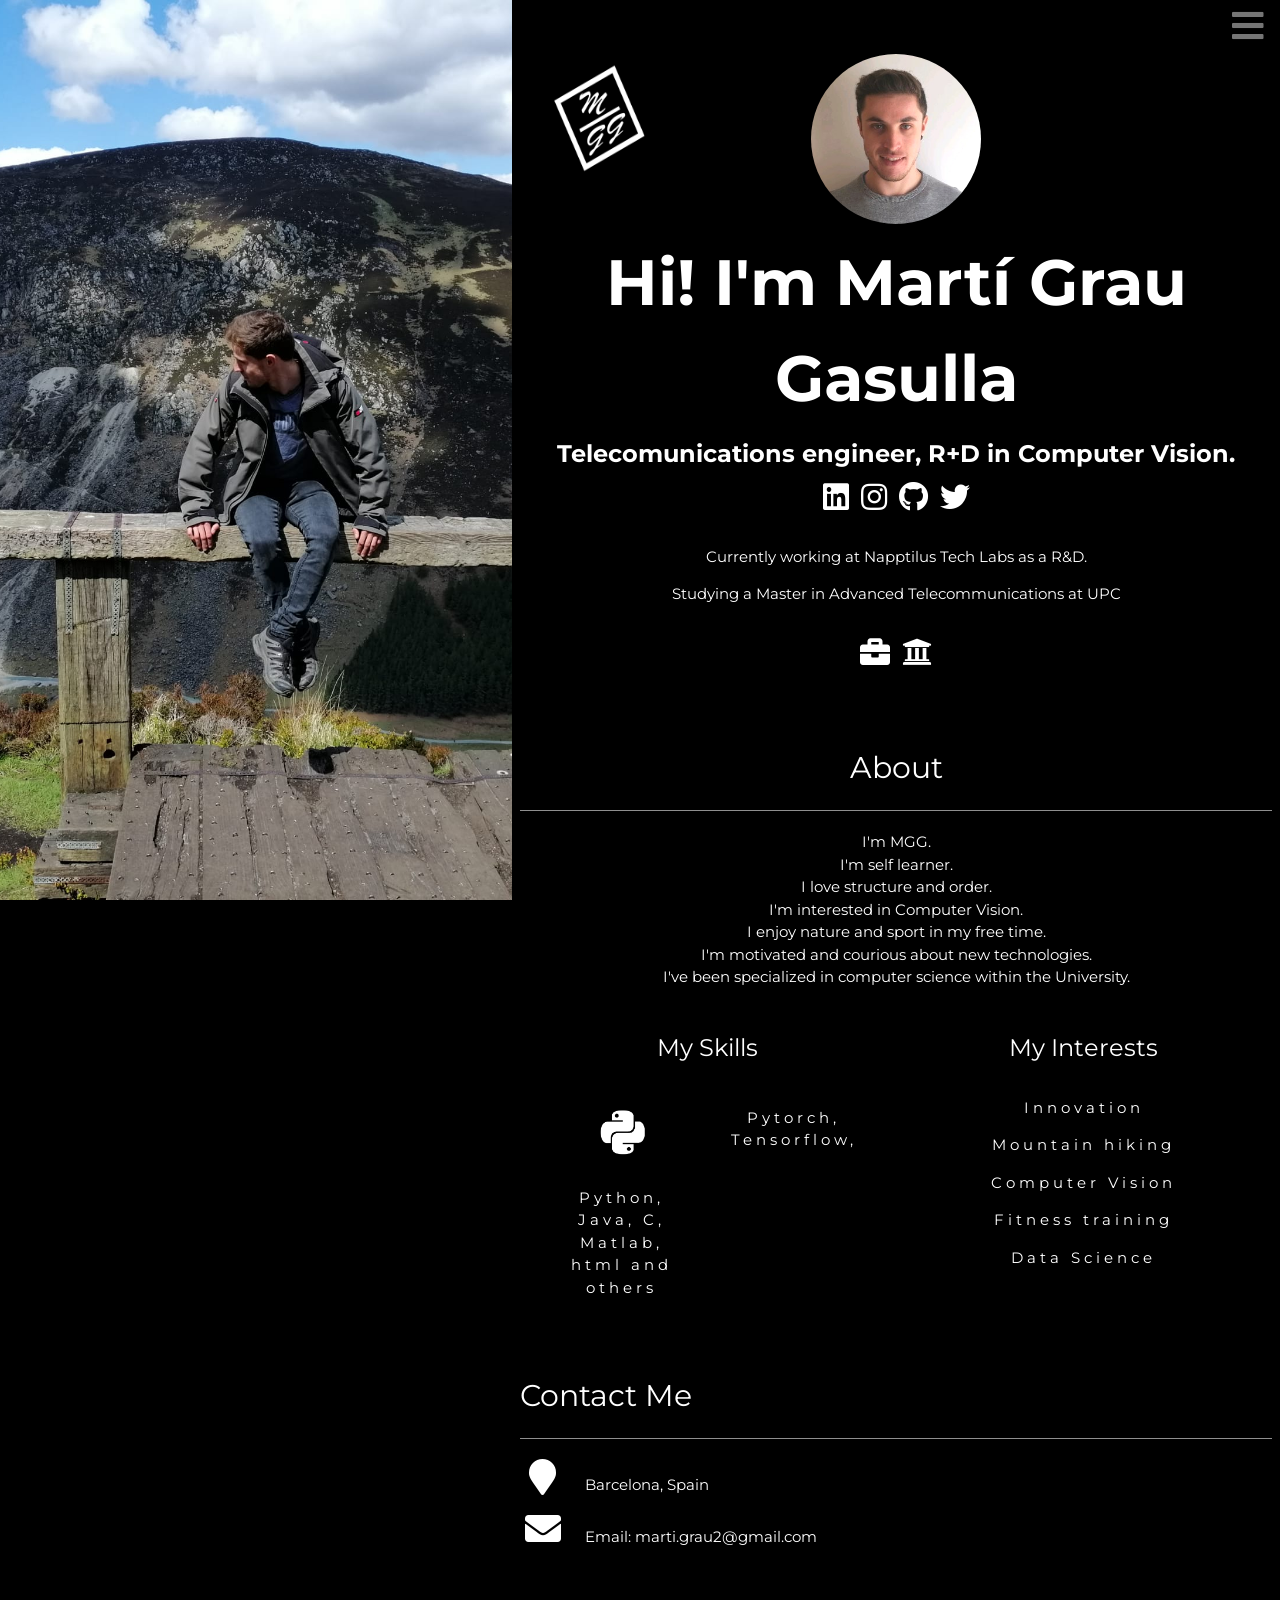
==== index.html @ d11dfd71 "last" ====
<!--Example from: https://www.w3schools.com/w3css/tryit.asp?filename=tryw3css_templates_bw_portfolio&stacked=h-->
<!-- If you want to add particles: https://github.com/itsron717/ParticleGround-Portfolio -->

<html>
<title>Martí Grau</title>
<meta charset="UTF-8" />
<meta name="viewport" content="width=device-width, initial-scale=1">
<link rel="shortcut icon" type="image/png" href="images/mgg_logo_black.png">
<link rel="stylesheet" href="https://www.w3schools.com/w3css/4/w3.css">
<link rel="stylesheet" href="https://fonts.googleapis.com/css?family=Montserrat">
<link rel="stylesheet" href="https://cdnjs.cloudflare.com/ajax/libs/font-awesome/4.7.0/css/font-awesome.min.css">
<link rel="stylesheet" href="https://use.fontawesome.com/releases/v5.2.0/css/all.css" integrity="sha384-hWVjflwFxL6sNzntih27bfxkr27PmbbK/iSvJ+a4+0owXq79v+lsFkW54bOGbiDQ" crossorigin="anonymous" type="text/css">


<style>
  body, h1,h2,h3,h4,h5,h6 {
    font-family: "Montserrat", sans-serif
  }
  body {
    background-color: rgb(0, 0, 0);
    background: rgb(0, 0, 0);
  }
  .w3-row-padding img {margin-bottom: 12px}
  .bgimg {
    background-position: center;
    background-repeat: no-repeat;
    background-size: cover;
    background-image: url('/images/mountain_img.jpeg');
    min-height: 100%;
  }
  </style>


<body>

  <!-- Sidebar with image -->
  <nav class="w3-sidebar w3-hide-medium w3-hide-small" style="width:40%">
    <div class="bgimg"></div>
  </nav>

  <!-- Hidden Sidebar (reveals when clicked on menu icon)-->
  <nav class="w3-sidebar w3-white w3-animate-right w3-xxlarge" style="display:none;padding-top:150px;right:0;z-index:2" id="mySidebar">
    <a href="javascript:void(0)" onclick="closeNav()" class="w3-button w3-white w3-xxxlarge w3-display-topright" style="padding:0 12px;">
      <i class="fa fa-remove"></i>
    </a>
    <div class="w3-bar-block w3-center">
      <a href="#" class="w3-bar-item w3-button w3-text-black w3-hover-grey" onclick="closeNav()">Home</a>
      <a href="#about" class="w3-bar-item w3-button w3-text-black w3-hover-grey" onclick="closeNav()">About</a>
      <a href="#contact" class="w3-bar-item w3-button w3-text-black w3-hover-grey" onclick="closeNav()">Contact</a>
    </div>
  </nav>

  <!-- Page Content -->
  <div class="w3-main w3-padding-small" style="margin-left:40%">

    <!-- Menu icon to open sidebar and MGG icon-->
    <span class="w3-button w3-top w3-black w3-xxlarge w3-text-grey w3-hover-text-black" style="width:auto;right:0;" onclick="openNav()"><i class="fa fa-bars"></i></span>

    <!-- Header -->
    <header class="w3-container w3-center w3-text-white" style="padding:50px 16px" id="home">
      <!--<img src="/images/mgg_logo_white.png" class="w3-padding w3-display-topleft" alt="HTML5 Icon" style="margin-left:40%" width="128" height="128">-->
      <div class="w3-display-container">
        <img src="/images/mgg_logo_white.png" class="w3-padding w3-display-topleft" alt="HTML5 Icon" width="128" height="128">
      </div>
      <img src="/images/img_perfil.png" class= "w3-circle" alt="profile image" width="170" height="170">
      <h1 class="w3-jumbo"><b>Hi! I'm Martí Grau Gasulla</b></h1>
      <h3 class=""><b>Telecomunications engineer, R+D in Computer Vision.</b></h3>
      <img src="/images/mountain_img.jpeg" class="w3-image w3-hide-large w3-hide-small w3-round" style="display:block;width:60%;margin:auto;">
      <img src="/images/mountain_img.jpeg" class="w3-image w3-hide-large w3-hide-medium w3-round" width="1000" height="1333">
      <a href="https://www.linkedin.com/in/martigrau96/" style="color: white;"><i class="fab fa-linkedin" style="font-size: 2em;"></i></a>
      &nbsp
      <a href="https://www.instagram.com/marti_grau/" style="color: white;"><i class="fab fa-instagram" style="font-size: 2em;"></i></a>
      &nbsp
      <a href="https://github.com/MartiGrau" style="color: white;"><i class="fab fa-github" style="font-size: 2em;"></i></a>
      &nbsp
      <a href="https://twitter.com/martigrau96" style="color: white;"><i class="fab fa-twitter" style="font-size: 2em;"></i></a>
      
      <div class="w3-padding-16" >
        <p> Currently working at Napptilus Tech Labs as a R&D.</p>
        <p>Studying a Master in Advanced Telecommunications at UPC</p>
      </div>
  
      <a href="http://napptilus.com/" style="color: white;"><i class="fa fa-briefcase" style="font-size: 2em;"></i></a>
      &nbsp
      <a href="https://telecos.upc.edu/es" style="color: white;"><i class="fa fa-university" style="font-size: 2em;"></i></a>
    </header>

    <!-- About Section -->
  <div class="w3-content w3-justify w3-text-white w3-padding-16" id="about">
    <h2 align="center">About</h2>
    <hr class="w3-opacity">
    <p align="center">
      I'm MGG.
      <br>I'm self learner.
      <br>I love structure and order.
      <br>I'm interested in Computer Vision.
      <br>I enjoy nature and sport in my free time.
      <br>I'm motivated and courious about new technologies.
      <br>I've been specialized in computer science within the University.
    </p>

    <!--Skills and interests-->
    <div class="w3-row">
      <div class="w3-container w3-half w3-center">
        <h3 class="w3-padding-16" >My Skills</h3> 
        <div class="w3-row">
          <div class="w3-container w3-half w3-center">
            <img src="images/python_icon.png" class="w3-image" style="width:80px;height:80px ;">
            <p class="w3-wide">Python, Java, C, Matlab, html and others</p>
          </div>
          <div class="w3-container w3-half w3-center">
            <p class="w3-wide">Pytorch, Tensorflow, </p>
          </div>
        </div>
      </div>

      <div class="w3-container w3-half w3-center">
        <h3 class="w3-padding-16" >My Interests</h3> 
        <p class="w3-wide">Innovation</p>
        <p class="w3-wide">Mountain hiking</p> 
        <p class="w3-wide">Computer Vision</p> 
        <p class="w3-wide">Fitness training</p> 
        <p class="w3-wide">Data Science</p> 
      </div>
    </div>

  <!-- End About Section -->
    
  </div> 

  <!-- Contact Section -->
  <div class="w3-padding-32 w3-content w3-text-white" id="contact" style="margin-bottom:64px">
    <h2>Contact Me</h2>
    <hr class="w3-opacity">

    <div class="w3-section">
      <p><i class="fa fa-map-marker fa-fw w3-xxlarge w3-margin-right"></i> Barcelona, Spain</p>
      <!-- <p><i class="fa fa-phone fa-fw w3-xxlarge w3-margin-right"></i> Phone: +34 151515</p> -->
      <p><i class="fa fa-envelope fa-fw w3-xxlarge w3-margin-right"> </i> Email: marti.grau2@gmail.com</p>
    </div>
    
    <!-- Image of me-->
    <!--<img src="/images/mountain_img.jpeg" class="w3-image w3-greyscale" style="width:100%;margin:32px 0">
   
  <!-- End Contact Section -->
  </div>  

<!-- END PAGE CONTENT -->
</div>

<script>
  // Open and close sidebar
  function openNav() {
    document.getElementById("mySidebar").style.width = "60%";
    document.getElementById("mySidebar").style.display = "block";
  }
  
  function closeNav() {
    document.getElementById("mySidebar").style.display = "none";
  }
</script>


</body>
</html>
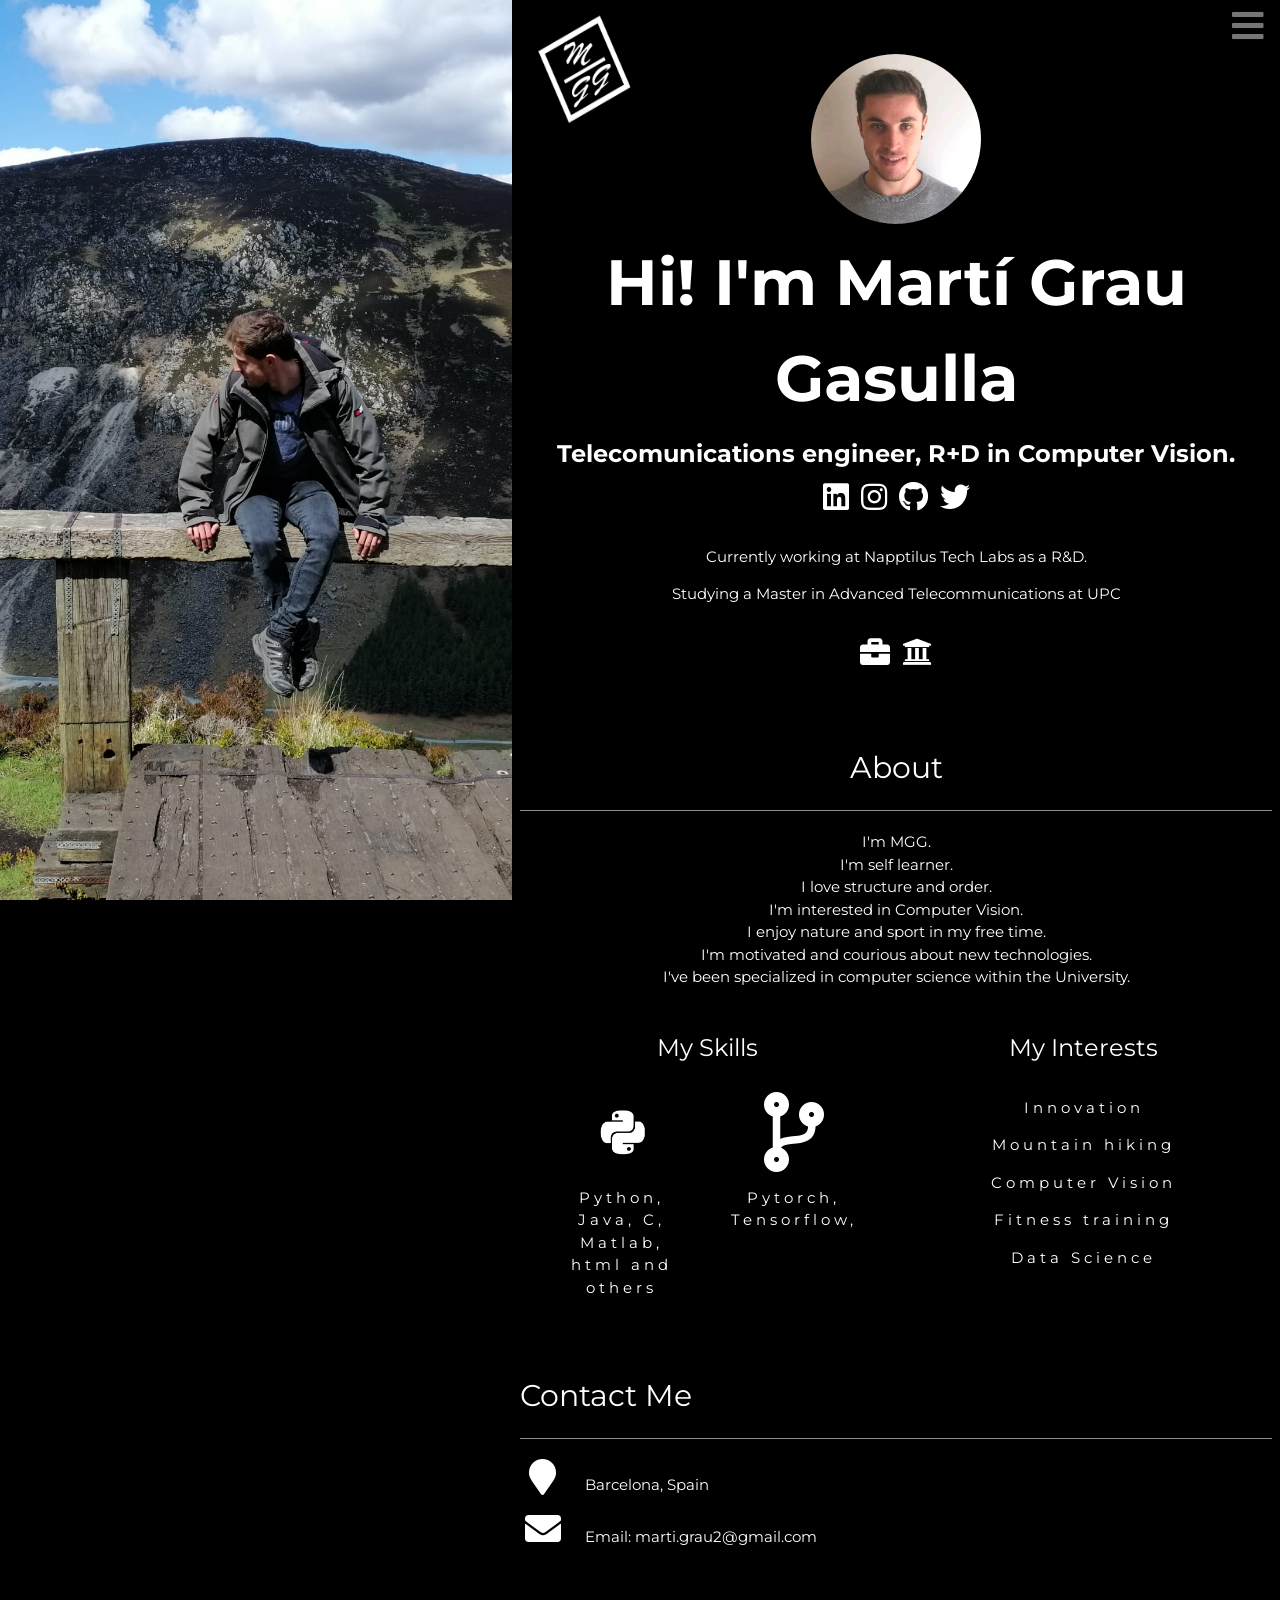
==== commit 940769c9: "more logos" ====
--- a/index.html
+++ b/index.html
@@ -55,13 +55,12 @@
 
     <!-- Menu icon to open sidebar and MGG icon-->
     <span class="w3-button w3-top w3-black w3-xxlarge w3-text-grey w3-hover-text-black" style="width:auto;right:0;" onclick="openNav()"><i class="fa fa-bars"></i></span>
+    <div class="w3-display-container">
+      <img src="/images/mgg_logo_white.png" class="w3-padding w3-display-topleft" alt="HTML5 Icon" width="130" height="130">
+    </div>
 
     <!-- Header -->
     <header class="w3-container w3-center w3-text-white" style="padding:50px 16px" id="home">
-      <!--<img src="/images/mgg_logo_white.png" class="w3-padding w3-display-topleft" alt="HTML5 Icon" style="margin-left:40%" width="128" height="128">-->
-      <div class="w3-display-container">
-        <img src="/images/mgg_logo_white.png" class="w3-padding w3-display-topleft" alt="HTML5 Icon" width="128" height="128">
-      </div>
       <img src="/images/img_perfil.png" class= "w3-circle" alt="profile image" width="170" height="170">
       <h1 class="w3-jumbo"><b>Hi! I'm Martí Grau Gasulla</b></h1>
       <h3 class=""><b>Telecomunications engineer, R+D in Computer Vision.</b></h3>
@@ -109,6 +108,7 @@
             <p class="w3-wide">Python, Java, C, Matlab, html and others</p>
           </div>
           <div class="w3-container w3-half w3-center">
+            <a  style="color: white;"><i class="fas fa-code-branch	" style="font-size: 80px;"></i></a>
             <p class="w3-wide">Pytorch, Tensorflow, </p>
           </div>
         </div>
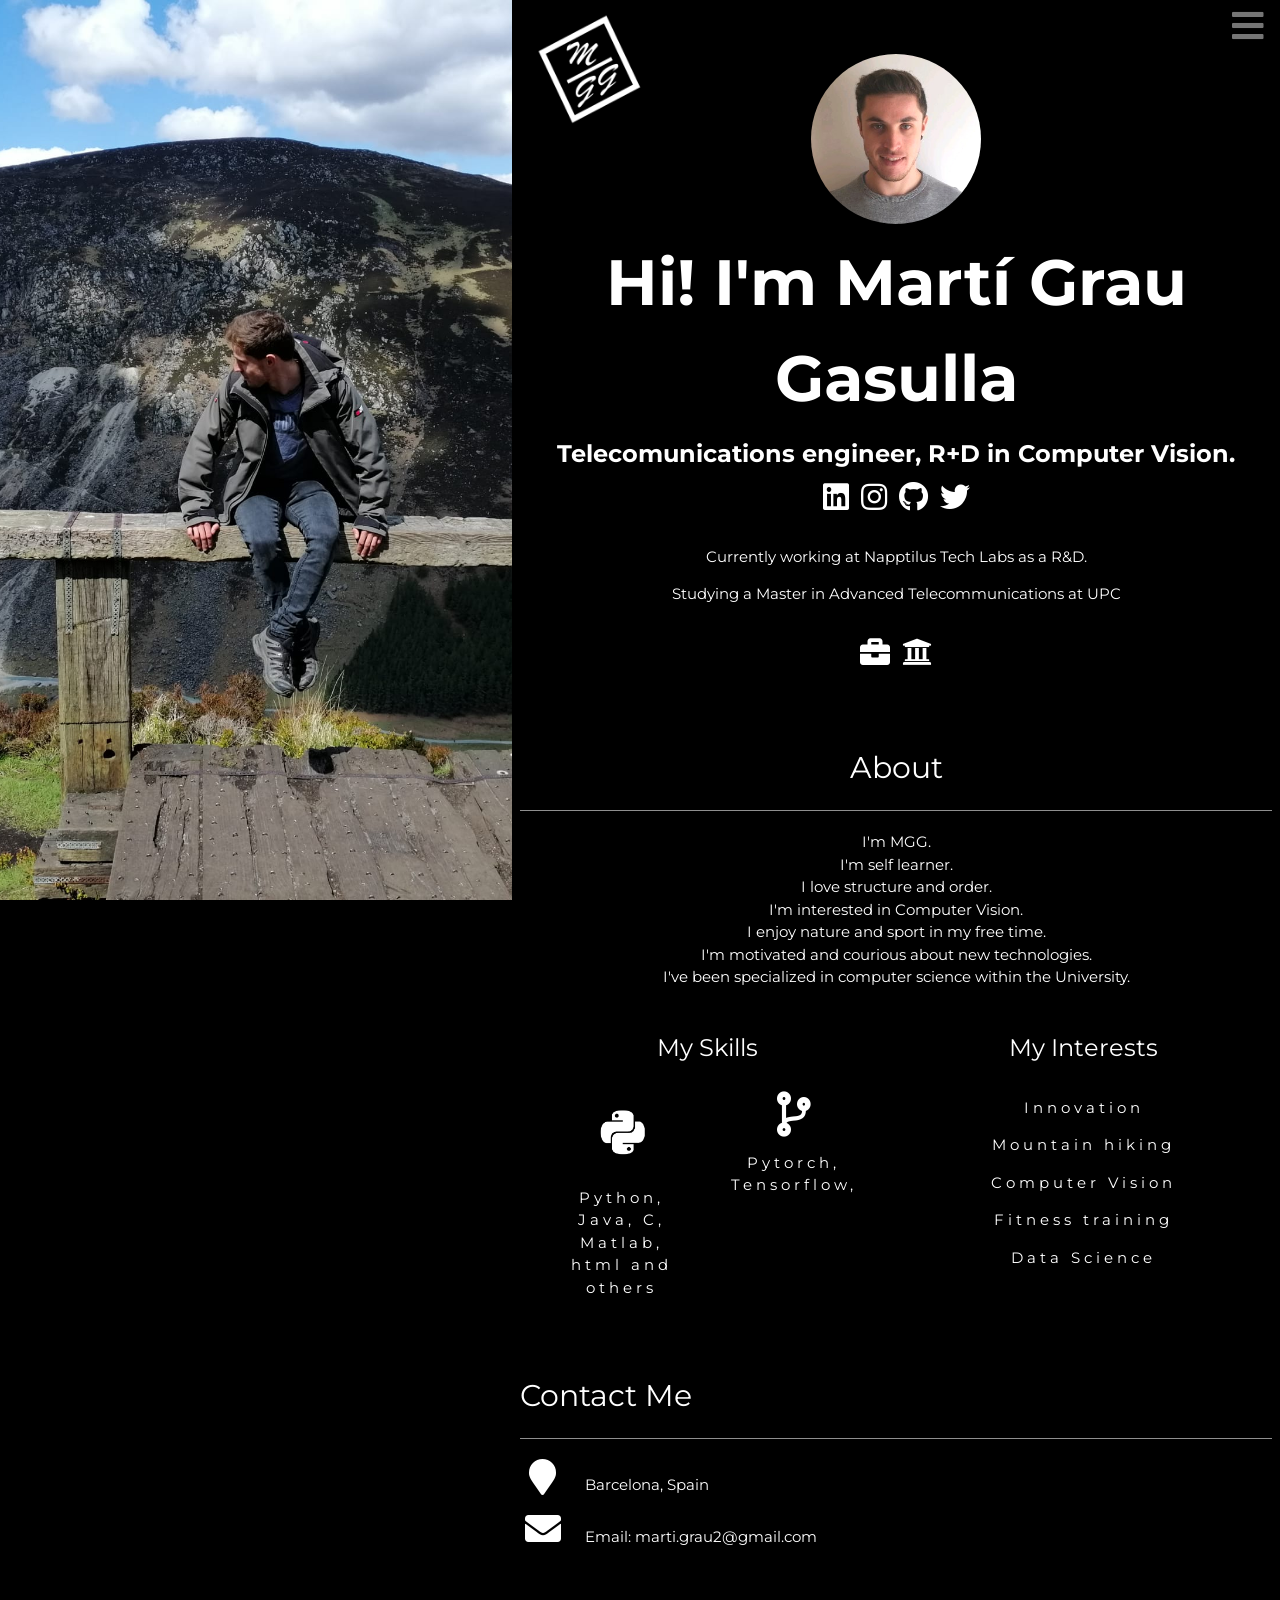
==== commit 99aee259: "logo final" ====
--- a/index.html
+++ b/index.html
@@ -56,7 +56,7 @@
     <!-- Menu icon to open sidebar and MGG icon-->
     <span class="w3-button w3-top w3-black w3-xxlarge w3-text-grey w3-hover-text-black" style="width:auto;right:0;" onclick="openNav()"><i class="fa fa-bars"></i></span>
     <div class="w3-display-container">
-      <img src="/images/mgg_logo_white.png" class="w3-padding w3-display-topleft" alt="HTML5 Icon" width="130" height="130">
+      <img src="/images/mgg_logo_white.png" class="w3-padding w3-display-topleft" alt="HTML5 Icon" width="140" height="130">
     </div>
 
     <!-- Header -->
@@ -108,7 +108,7 @@
             <p class="w3-wide">Python, Java, C, Matlab, html and others</p>
           </div>
           <div class="w3-container w3-half w3-center">
-            <a  style="color: white;"><i class="fas fa-code-branch	" style="font-size: 80px;"></i></a>
+            <a  style="color: white;"><i class="fas fa-code-branch	" style="font-size: 45px;"></i></a>
             <p class="w3-wide">Pytorch, Tensorflow, </p>
           </div>
         </div>
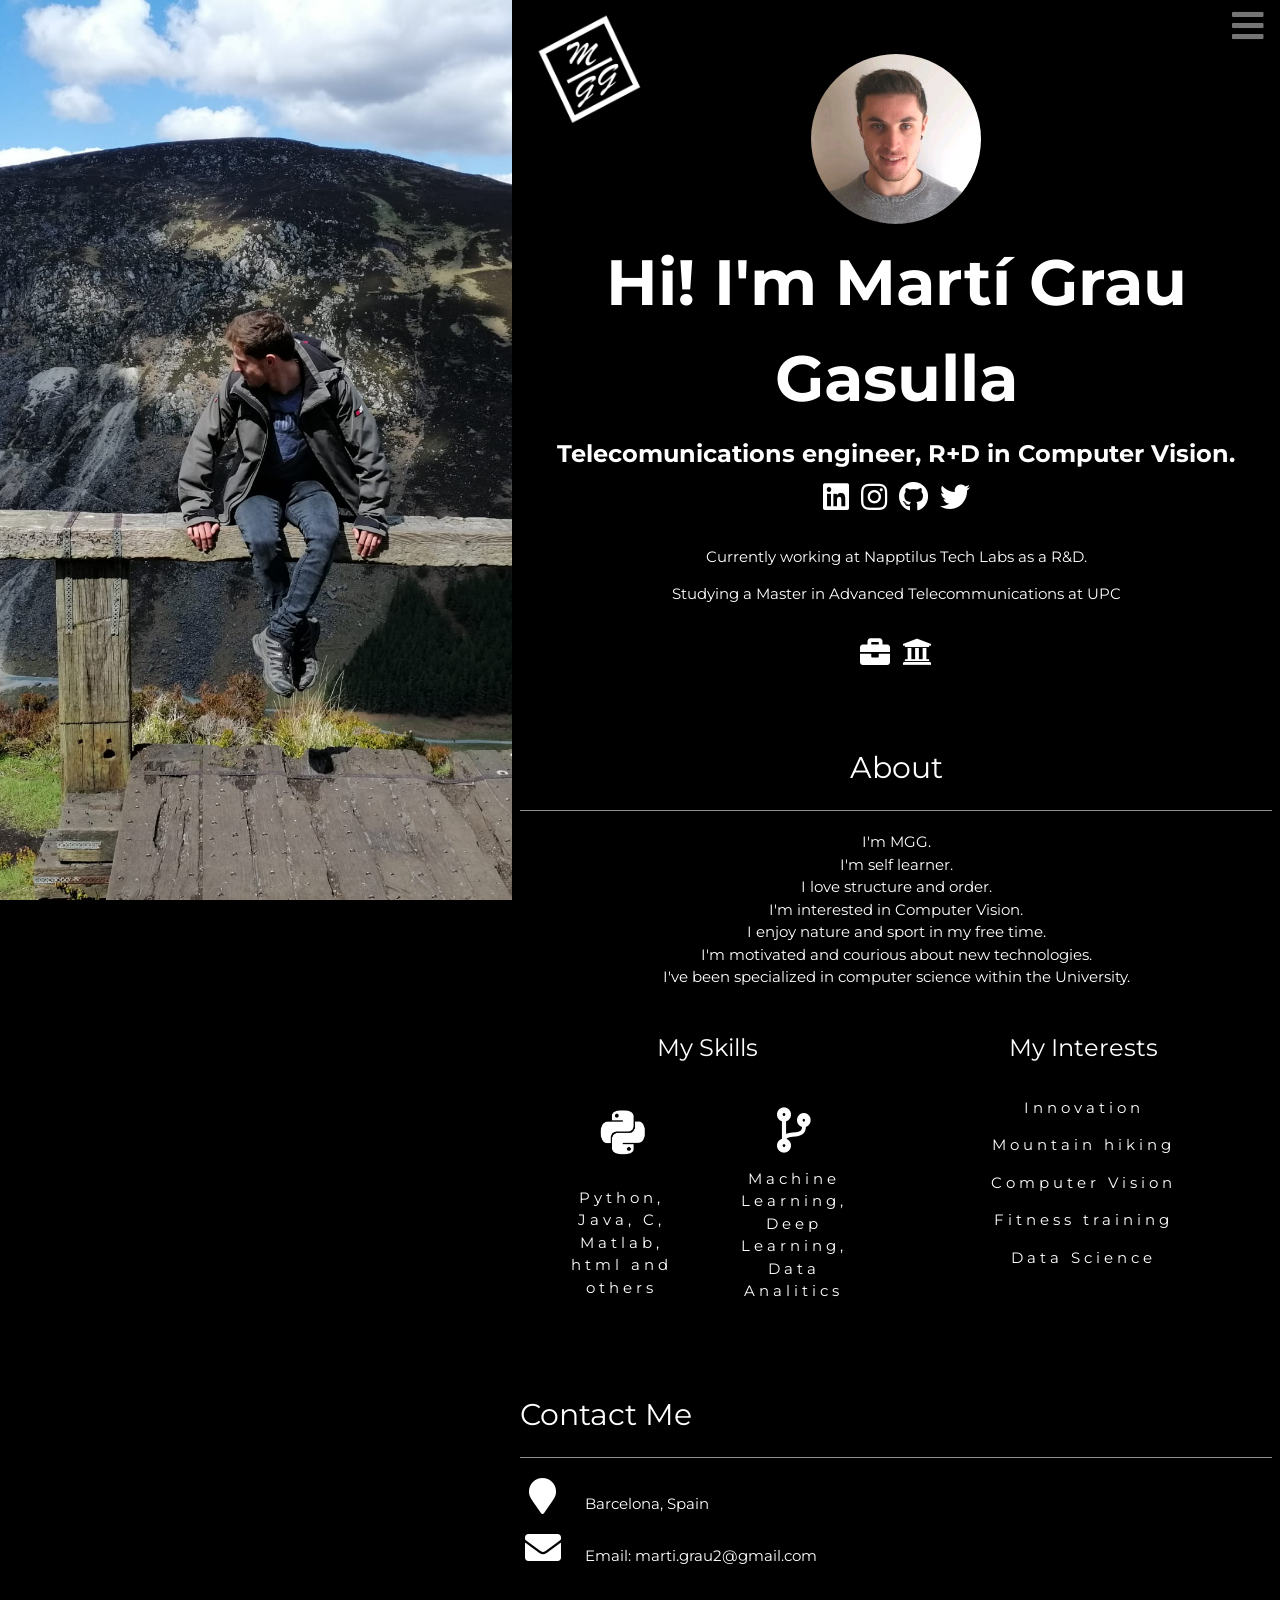
==== commit da220cab: "solve last error" ====
--- a/index.html
+++ b/index.html
@@ -107,9 +107,9 @@
             <img src="images/python_icon.png" class="w3-image" style="width:80px;height:80px ;">
             <p class="w3-wide">Python, Java, C, Matlab, html and others</p>
           </div>
-          <div class="w3-container w3-half w3-center">
+          <div class="w3-container w3-half w3-center w3-padding-16">
             <a  style="color: white;"><i class="fas fa-code-branch	" style="font-size: 45px;"></i></a>
-            <p class="w3-wide">Pytorch, Tensorflow, </p>
+            <p class="w3-wide">Machine Learning, Deep Learning, Data Analitics </p>
           </div>
         </div>
       </div>
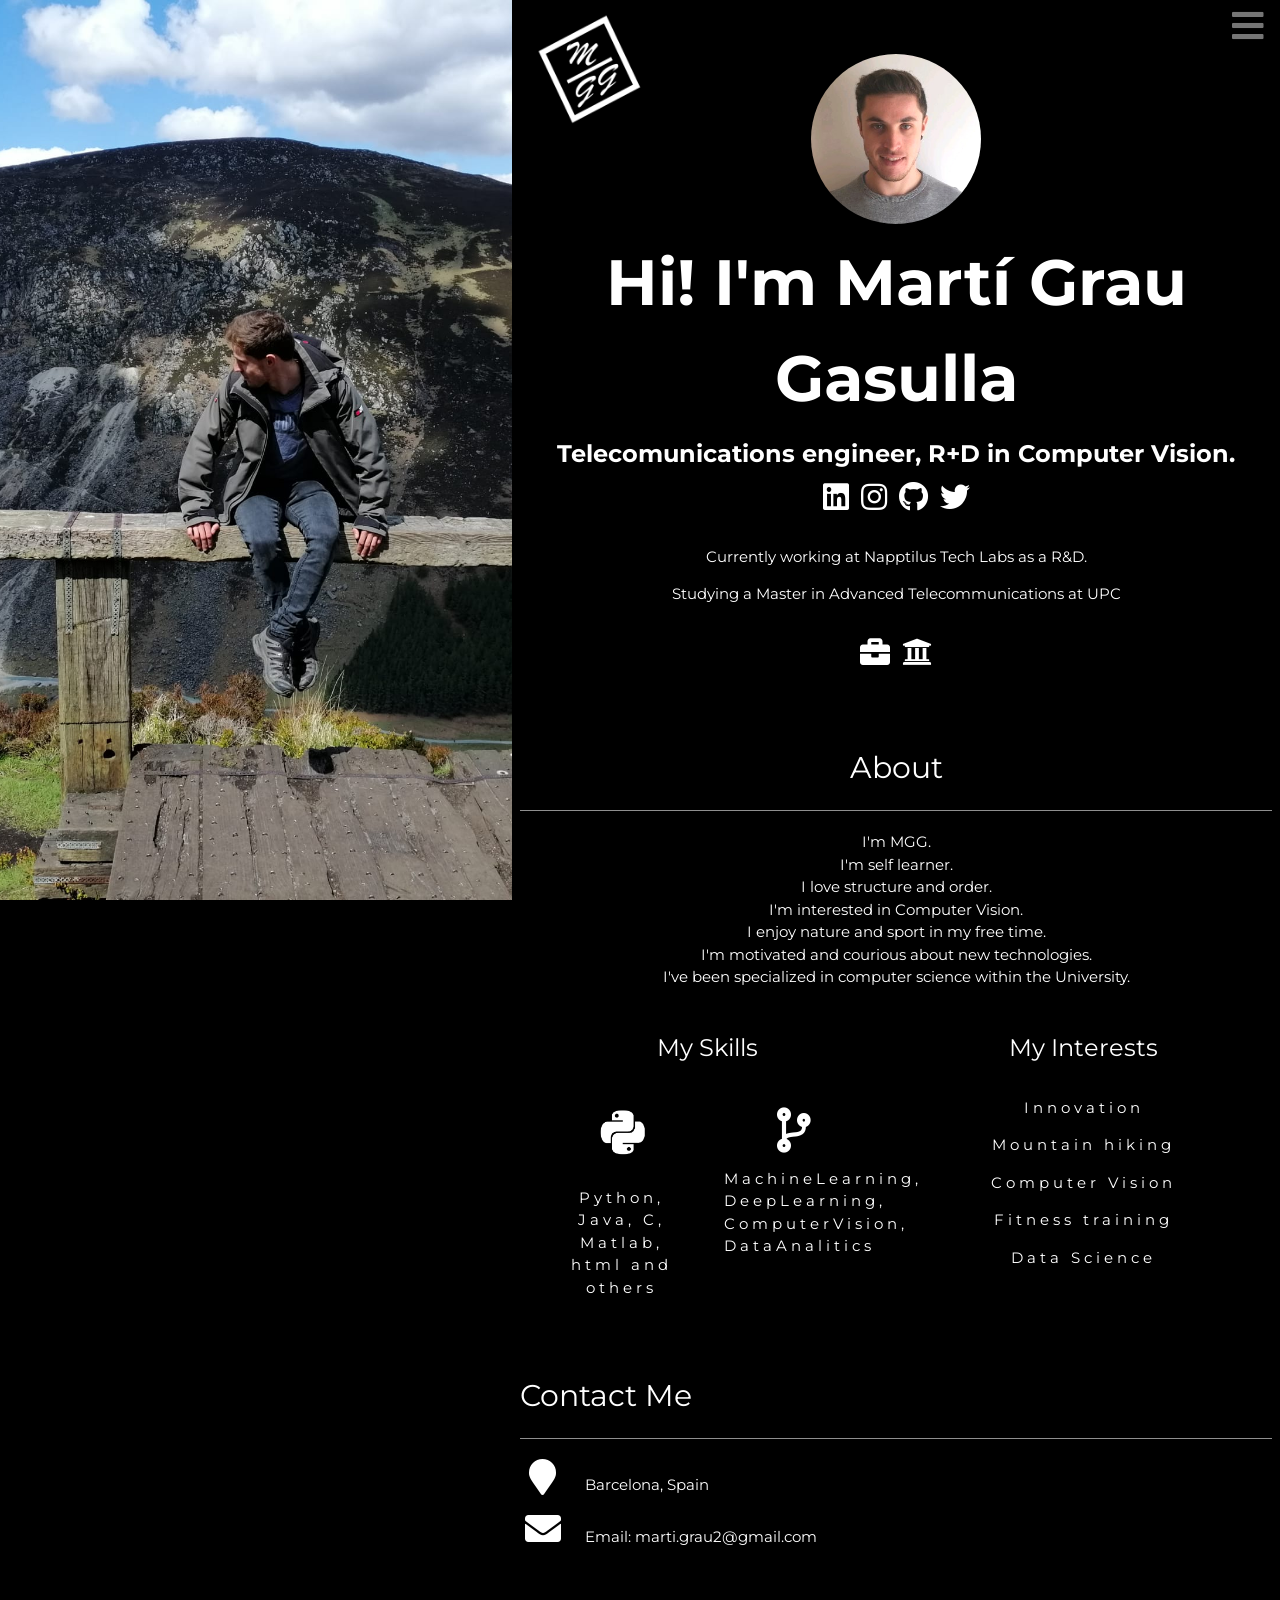
==== commit b4edeff7: "add CV" ====
--- a/index.html
+++ b/index.html
@@ -109,7 +109,7 @@
           </div>
           <div class="w3-container w3-half w3-center w3-padding-16">
             <a  style="color: white;"><i class="fas fa-code-branch	" style="font-size: 45px;"></i></a>
-            <p class="w3-wide">Machine Learning, Deep Learning, Data Analitics </p>
+            <p class="w3-wide">MachineLearning, DeepLearning, ComputerVision, DataAnalitics </p>
           </div>
         </div>
       </div>
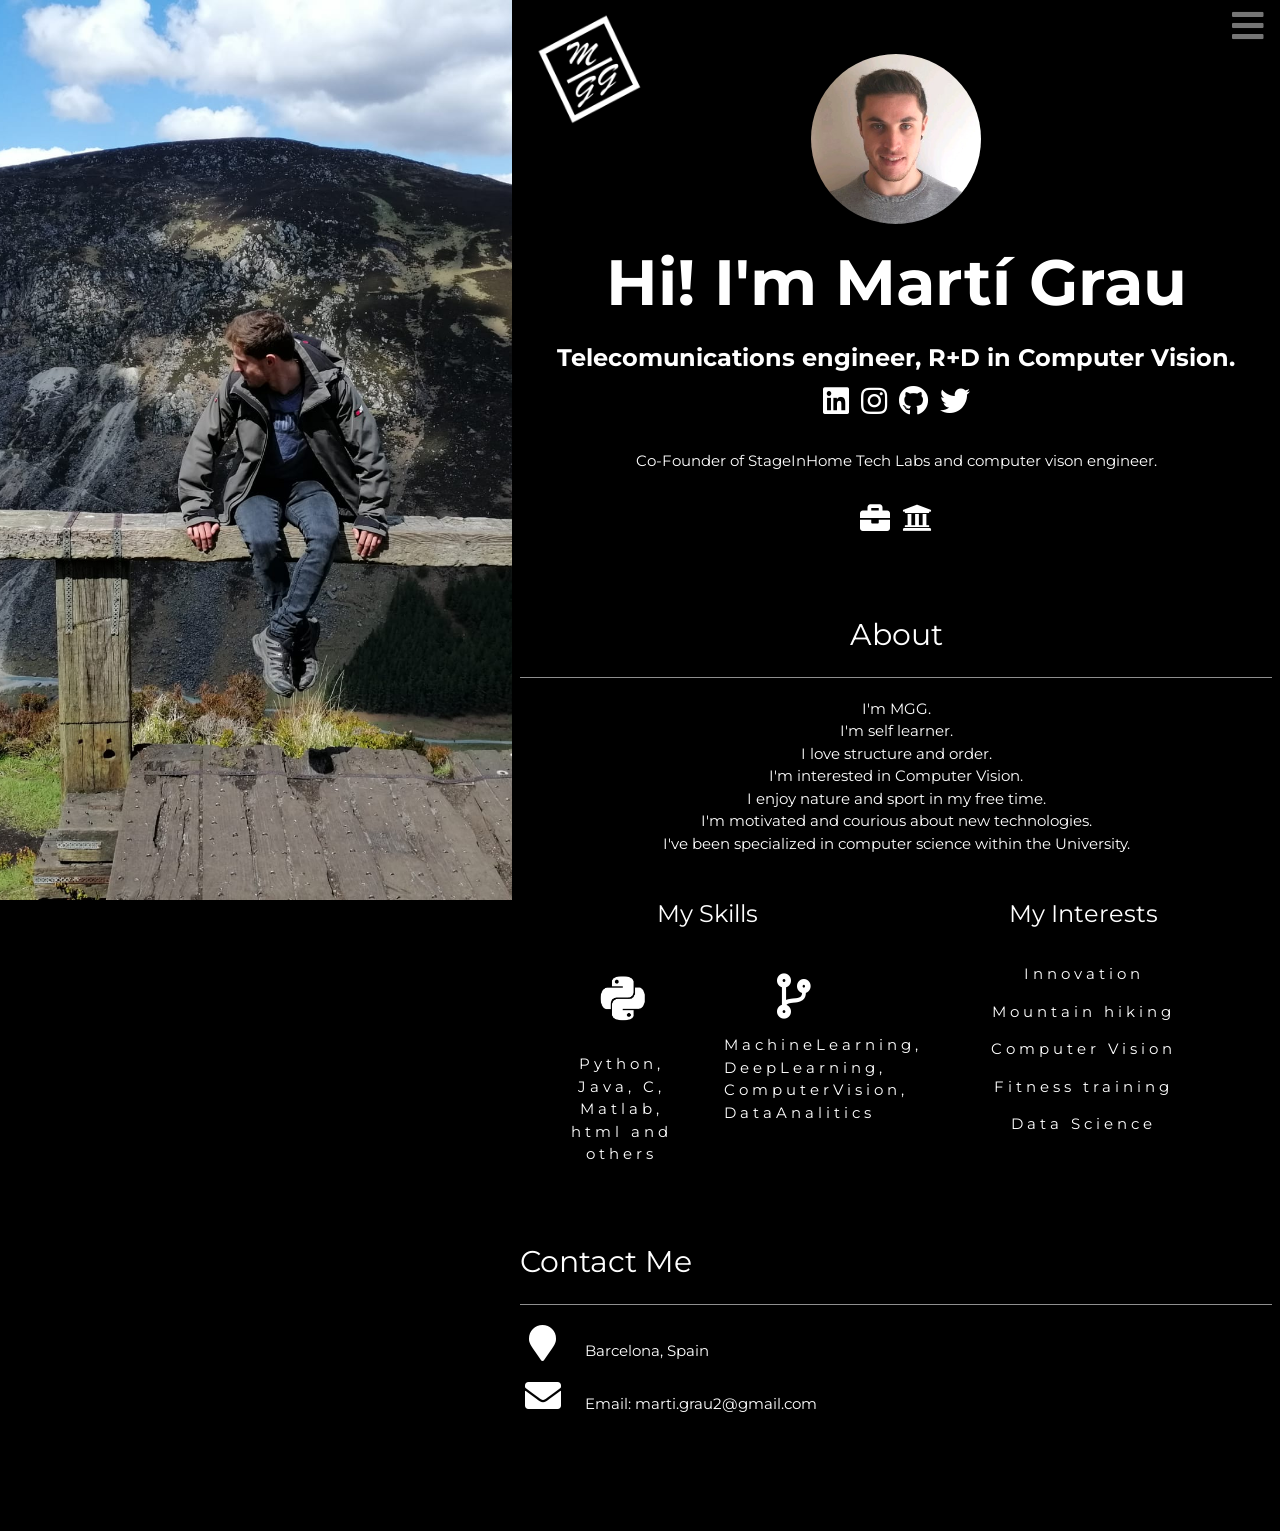
==== commit 032a5093: "Update info" ====
--- a/index.html
+++ b/index.html
@@ -62,7 +62,7 @@
     <!-- Header -->
     <header class="w3-container w3-center w3-text-white" style="padding:50px 16px" id="home">
       <img src="/images/img_perfil.png" class= "w3-circle" alt="profile image" width="170" height="170">
-      <h1 class="w3-jumbo"><b>Hi! I'm Martí Grau Gasulla</b></h1>
+      <h1 class="w3-jumbo"><b>Hi! I'm Martí Grau</b></h1>
       <h3 class=""><b>Telecomunications engineer, R+D in Computer Vision.</b></h3>
       <img src="/images/mountain_img.jpeg" class="w3-image w3-hide-large w3-hide-small w3-round" style="display:block;width:60%;margin:auto;">
       <img src="/images/mountain_img.jpeg" class="w3-image w3-hide-large w3-hide-medium w3-round" width="1000" height="1333">
@@ -75,11 +75,10 @@
       <a href="https://twitter.com/martigrau96" style="color: white;"><i class="fab fa-twitter" style="font-size: 2em;"></i></a>
       
       <div class="w3-padding-16" >
-        <p> Currently working at Napptilus Tech Labs as a R&D.</p>
-        <p>Studying a Master in Advanced Telecommunications at UPC</p>
+        <p> Co-Founder of StageInHome Tech Labs and computer vison engineer.</p>
       </div>
   
-      <a href="http://napptilus.com/" style="color: white;"><i class="fa fa-briefcase" style="font-size: 2em;"></i></a>
+      <a href="http://stgeinhome.com/" style="color: white;"><i class="fa fa-briefcase" style="font-size: 2em;"></i></a>
       &nbsp
       <a href="https://telecos.upc.edu/es" style="color: white;"><i class="fa fa-university" style="font-size: 2em;"></i></a>
     </header>
@@ -98,31 +97,34 @@
       <br>I've been specialized in computer science within the University.
     </p>
 
-    <!--Skills and interests-->
-    <div class="w3-row">
-      <div class="w3-container w3-half w3-center">
-        <h3 class="w3-padding-16" >My Skills</h3> 
-        <div class="w3-row">
-          <div class="w3-container w3-half w3-center">
-            <img src="images/python_icon.png" class="w3-image" style="width:80px;height:80px ;">
-            <p class="w3-wide">Python, Java, C, Matlab, html and others</p>
-          </div>
-          <div class="w3-container w3-half w3-center w3-padding-16">
-            <a  style="color: white;"><i class="fas fa-code-branch	" style="font-size: 45px;"></i></a>
-            <p class="w3-wide">MachineLearning, DeepLearning, ComputerVision, DataAnalitics </p>
+    <div class="text-center">
+      <!--Skills and interests-->
+      <div class="w3-row">
+        <div class="w3-container w3-half w3-center">
+          <h3 class="w3-padding-16">My Skills</h3>
+          <div class="w3-row">
+            <div class="w3-container w3-half w3-center">
+              <img src="images/python_icon.png" class="w3-image" style="width:80px;height:80px ;">
+              <p class="w3-wide">Python, Java, C, Matlab, html and others</p>
+            </div>
+            <div class="w3-container w3-half w3-center w3-padding-16">
+              <a style="color: white;"><i class="fas fa-code-branch	" style="font-size: 45px;"></i></a>
+              <p class="w3-wide">MachineLearning, DeepLearning, ComputerVision, DataAnalitics </p>
+            </div>
           </div>
         </div>
-      </div>
-
-      <div class="w3-container w3-half w3-center">
-        <h3 class="w3-padding-16" >My Interests</h3> 
-        <p class="w3-wide">Innovation</p>
-        <p class="w3-wide">Mountain hiking</p> 
-        <p class="w3-wide">Computer Vision</p> 
-        <p class="w3-wide">Fitness training</p> 
-        <p class="w3-wide">Data Science</p> 
+    
+        <div class="w3-container w3-half w3-center">
+          <h3 class="w3-padding-16">My Interests</h3>
+          <p class="w3-wide">Innovation</p>
+          <p class="w3-wide">Mountain hiking</p>
+          <p class="w3-wide">Computer Vision</p>
+          <p class="w3-wide">Fitness training</p>
+          <p class="w3-wide">Data Science</p>
+        </div>
       </div>
     </div>
+    
 
   <!-- End About Section -->
     
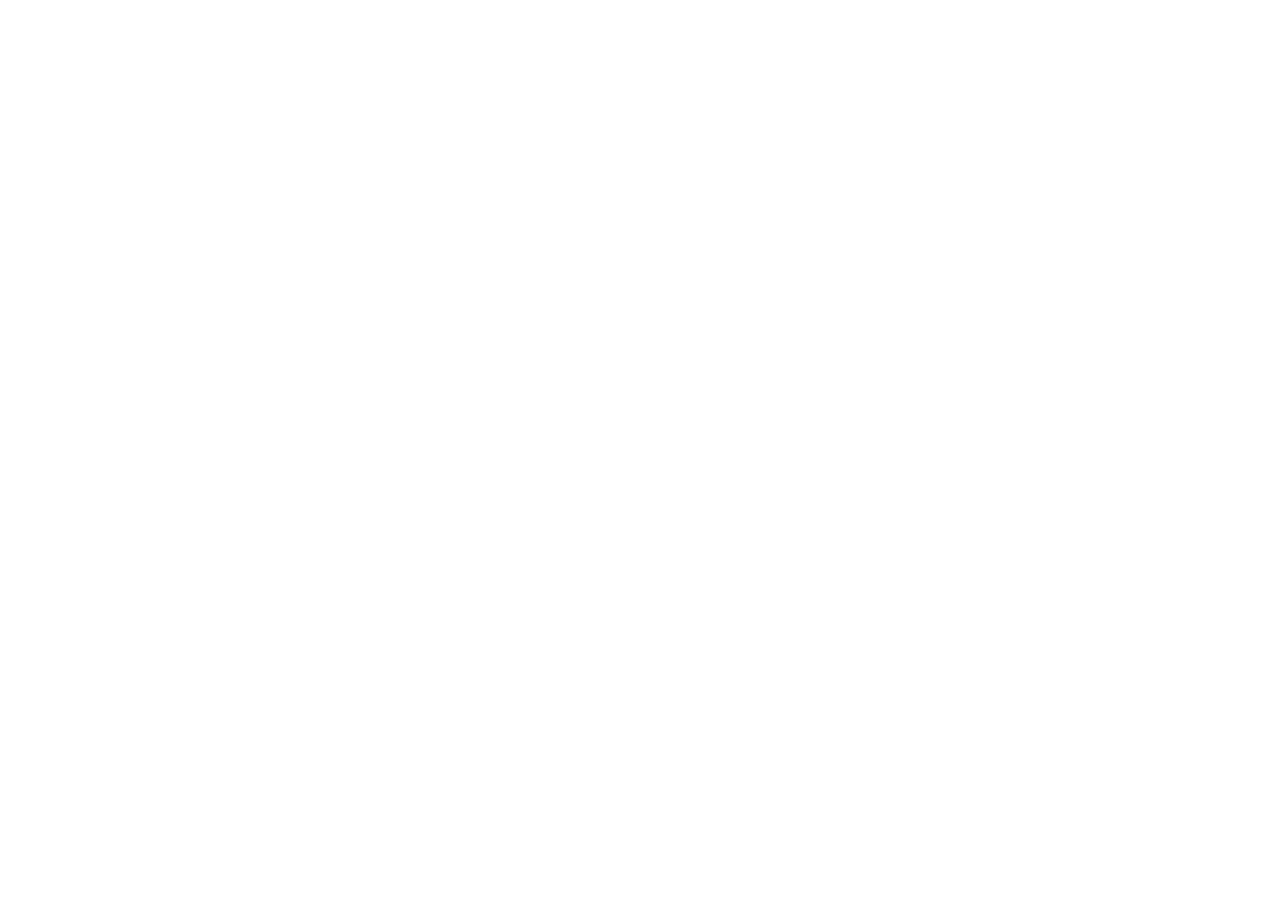
==== commit 39c797e5: "Redirecting to new webpage" ====
--- a/index.html
+++ b/index.html
@@ -1,167 +1,11 @@
-<!--Example from: https://www.w3schools.com/w3css/tryit.asp?filename=tryw3css_templates_bw_portfolio&stacked=h-->
-<!-- If you want to add particles: https://github.com/itsron717/ParticleGround-Portfolio -->
-
-<html>
-<title>Martí Grau</title>
-<meta charset="UTF-8" />
-<meta name="viewport" content="width=device-width, initial-scale=1">
-<link rel="shortcut icon" type="image/png" href="images/mgg_logo_black.png">
-<link rel="stylesheet" href="https://www.w3schools.com/w3css/4/w3.css">
-<link rel="stylesheet" href="https://fonts.googleapis.com/css?family=Montserrat">
-<link rel="stylesheet" href="https://cdnjs.cloudflare.com/ajax/libs/font-awesome/4.7.0/css/font-awesome.min.css">
-<link rel="stylesheet" href="https://use.fontawesome.com/releases/v5.2.0/css/all.css" integrity="sha384-hWVjflwFxL6sNzntih27bfxkr27PmbbK/iSvJ+a4+0owXq79v+lsFkW54bOGbiDQ" crossorigin="anonymous" type="text/css">
-
-
-<style>
-  body, h1,h2,h3,h4,h5,h6 {
-    font-family: "Montserrat", sans-serif
-  }
-  body {
-    background-color: rgb(0, 0, 0);
-    background: rgb(0, 0, 0);
-  }
-  .w3-row-padding img {margin-bottom: 12px}
-  .bgimg {
-    background-position: center;
-    background-repeat: no-repeat;
-    background-size: cover;
-    background-image: url('/images/mountain_img.jpeg');
-    min-height: 100%;
-  }
-  </style>
-
-
+<!DOCTYPE html>
+<html lang="en">
+<head>
+    <meta charset="UTF-8">
+    <meta http-equiv="refresh" content="0; url=https://MartiGrau.github.io/website">
+    <title>Redirecting...</title>
+</head>
 <body>
-
-  <!-- Sidebar with image -->
-  <nav class="w3-sidebar w3-hide-medium w3-hide-small" style="width:40%">
-    <div class="bgimg"></div>
-  </nav>
-
-  <!-- Hidden Sidebar (reveals when clicked on menu icon)-->
-  <nav class="w3-sidebar w3-white w3-animate-right w3-xxlarge" style="display:none;padding-top:150px;right:0;z-index:2" id="mySidebar">
-    <a href="javascript:void(0)" onclick="closeNav()" class="w3-button w3-white w3-xxxlarge w3-display-topright" style="padding:0 12px;">
-      <i class="fa fa-remove"></i>
-    </a>
-    <div class="w3-bar-block w3-center">
-      <a href="#" class="w3-bar-item w3-button w3-text-black w3-hover-grey" onclick="closeNav()">Home</a>
-      <a href="#about" class="w3-bar-item w3-button w3-text-black w3-hover-grey" onclick="closeNav()">About</a>
-      <a href="#contact" class="w3-bar-item w3-button w3-text-black w3-hover-grey" onclick="closeNav()">Contact</a>
-    </div>
-  </nav>
-
-  <!-- Page Content -->
-  <div class="w3-main w3-padding-small" style="margin-left:40%">
-
-    <!-- Menu icon to open sidebar and MGG icon-->
-    <span class="w3-button w3-top w3-black w3-xxlarge w3-text-grey w3-hover-text-black" style="width:auto;right:0;" onclick="openNav()"><i class="fa fa-bars"></i></span>
-    <div class="w3-display-container">
-      <img src="/images/mgg_logo_white.png" class="w3-padding w3-display-topleft" alt="HTML5 Icon" width="140" height="130">
-    </div>
-
-    <!-- Header -->
-    <header class="w3-container w3-center w3-text-white" style="padding:50px 16px" id="home">
-      <img src="/images/img_perfil.png" class= "w3-circle" alt="profile image" width="170" height="170">
-      <h1 class="w3-jumbo"><b>Hi! I'm Martí Grau</b></h1>
-      <h3 class=""><b>Telecomunications engineer, R+D in Computer Vision.</b></h3>
-      <img src="/images/mountain_img.jpeg" class="w3-image w3-hide-large w3-hide-small w3-round" style="display:block;width:60%;margin:auto;">
-      <img src="/images/mountain_img.jpeg" class="w3-image w3-hide-large w3-hide-medium w3-round" width="1000" height="1333">
-      <a href="https://www.linkedin.com/in/martigrau96/" style="color: white;"><i class="fab fa-linkedin" style="font-size: 2em;"></i></a>
-      &nbsp
-      <a href="https://www.instagram.com/marti_grau/" style="color: white;"><i class="fab fa-instagram" style="font-size: 2em;"></i></a>
-      &nbsp
-      <a href="https://github.com/MartiGrau" style="color: white;"><i class="fab fa-github" style="font-size: 2em;"></i></a>
-      &nbsp
-      <a href="https://twitter.com/martigrau96" style="color: white;"><i class="fab fa-twitter" style="font-size: 2em;"></i></a>
-      
-      <div class="w3-padding-16" >
-        <p> Co-Founder of StageInHome Tech Labs and computer vison engineer.</p>
-      </div>
-  
-      <a href="http://stgeinhome.com/" style="color: white;"><i class="fa fa-briefcase" style="font-size: 2em;"></i></a>
-      &nbsp
-      <a href="https://telecos.upc.edu/es" style="color: white;"><i class="fa fa-university" style="font-size: 2em;"></i></a>
-    </header>
-
-    <!-- About Section -->
-  <div class="w3-content w3-justify w3-text-white w3-padding-16" id="about">
-    <h2 align="center">About</h2>
-    <hr class="w3-opacity">
-    <p align="center">
-      I'm MGG.
-      <br>I'm self learner.
-      <br>I love structure and order.
-      <br>I'm interested in Computer Vision.
-      <br>I enjoy nature and sport in my free time.
-      <br>I'm motivated and courious about new technologies.
-      <br>I've been specialized in computer science within the University.
-    </p>
-
-    <div class="text-center">
-      <!--Skills and interests-->
-      <div class="w3-row">
-        <div class="w3-container w3-half w3-center">
-          <h3 class="w3-padding-16">My Skills</h3>
-          <div class="w3-row">
-            <div class="w3-container w3-half w3-center">
-              <img src="images/python_icon.png" class="w3-image" style="width:80px;height:80px ;">
-              <p class="w3-wide">Python, Java, C, Matlab, html and others</p>
-            </div>
-            <div class="w3-container w3-half w3-center w3-padding-16">
-              <a style="color: white;"><i class="fas fa-code-branch	" style="font-size: 45px;"></i></a>
-              <p class="w3-wide">MachineLearning, DeepLearning, ComputerVision, DataAnalitics </p>
-            </div>
-          </div>
-        </div>
-    
-        <div class="w3-container w3-half w3-center">
-          <h3 class="w3-padding-16">My Interests</h3>
-          <p class="w3-wide">Innovation</p>
-          <p class="w3-wide">Mountain hiking</p>
-          <p class="w3-wide">Computer Vision</p>
-          <p class="w3-wide">Fitness training</p>
-          <p class="w3-wide">Data Science</p>
-        </div>
-      </div>
-    </div>
-    
-
-  <!-- End About Section -->
-    
-  </div> 
-
-  <!-- Contact Section -->
-  <div class="w3-padding-32 w3-content w3-text-white" id="contact" style="margin-bottom:64px">
-    <h2>Contact Me</h2>
-    <hr class="w3-opacity">
-
-    <div class="w3-section">
-      <p><i class="fa fa-map-marker fa-fw w3-xxlarge w3-margin-right"></i> Barcelona, Spain</p>
-      <!-- <p><i class="fa fa-phone fa-fw w3-xxlarge w3-margin-right"></i> Phone: +34 151515</p> -->
-      <p><i class="fa fa-envelope fa-fw w3-xxlarge w3-margin-right"> </i> Email: marti.grau2@gmail.com</p>
-    </div>
-    
-    <!-- Image of me-->
-    <!--<img src="/images/mountain_img.jpeg" class="w3-image w3-greyscale" style="width:100%;margin:32px 0">
-   
-  <!-- End Contact Section -->
-  </div>  
-
-<!-- END PAGE CONTENT -->
-</div>
-
-<script>
-  // Open and close sidebar
-  function openNav() {
-    document.getElementById("mySidebar").style.width = "60%";
-    document.getElementById("mySidebar").style.display = "block";
-  }
-  
-  function closeNav() {
-    document.getElementById("mySidebar").style.display = "none";
-  }
-</script>
-
-
+    <p>If you are not redirected automatically, follow this <a href="https://MartiGrau.github.io/website">link</a>.</p>
 </body>
-</html>+</html>
